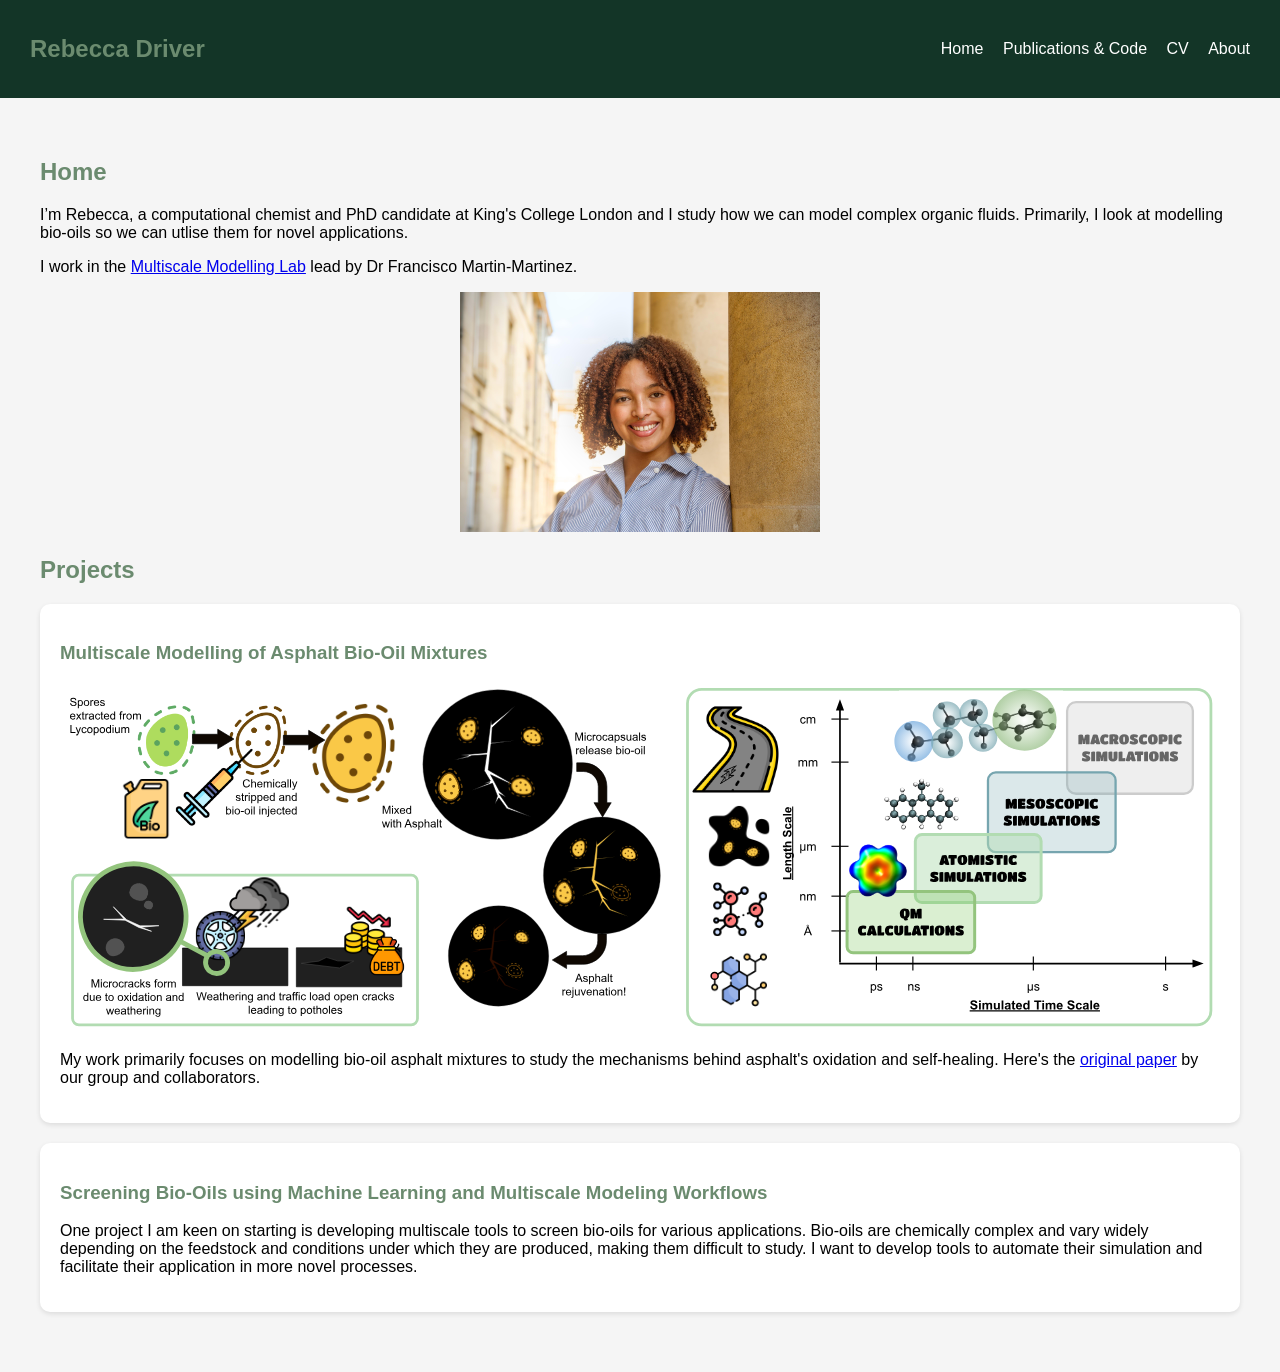
==== index.html @ 3e7f6364 "updating 4 webpages" ====
<!DOCTYPE html>
<html>
<head>
    <title>Rebecca Driver | Home</title>
    <link rel="stylesheet" href="style.css">
</head>
<body>
    <nav>
        <h2>Rebecca Driver</h2>
        <div>
            <a href="index.html">Home</a>
            <a href="project.html">Publications & Code</a>
            <a href="cv.html">CV</a>
            <a href="about.html">About</a>
        </div>
    </nav>

    <section class="container">
        <h1>Home</h1>
        <p>I’m Rebecca, a computational chemist and PhD candidate at King's College London and I study how we can model complex organic fluids. Primarily, I look at modelling bio-oils so we can utlise them for novel applications.
        </p>
        <p>
            I work in the <a href="https://www.martinmartinezlab.com/"> Multiscale Modelling Lab</a> lead by Dr Francisco Martin-Martinez.
        </p>

        <center>
            <img 
            src="me_prof.jpeg" 
            alt="My photo" 
            width="30%"
            >
        </center>


        <h2>Projects</h2>
        <div class="card">
            <h3>Multiscale Modelling of Asphalt Bio-Oil Mixtures</h3>
                    
            <div class="split">
                <img src="multiscale_modeling_asphalt.svg" alt="Example" width="100%">

                <div class="text">
                    <p>My work primarily focuses on modelling bio-oil asphalt mixtures to study the mechanisms behind asphalt's oxidation and self-healing.
                        Here's the <a href="https://doi.org/10.1021/acsami.2c07301">original paper</a> by our group and collaborators.
                    </p>
                </div>
            </div>

        </div>

        <div class="card">
            <h3>Screening Bio-Oils using Machine Learning and Multiscale Modeling Workflows</h3>
            <p>
                One project I am keen on starting is developing multiscale tools to screen bio-oils for various applications. Bio-oils are chemically complex and vary widely depending on the feedstock and conditions under which they are produced, making them difficult to study. 
                I want to develop tools to automate their simulation and facilitate their application in more novel processes.
            </p>
        </div>
    </section>
</body>
</html>
---- style.css ----
body {
    margin: 0;
    font-family: Arial, sans-serif;
    background-color: #f5f5f5;
}

nav {
    background-color: #133527;
    color: white;
    padding: 15px 30px;
    display: flex;
    justify-content: space-between;
    align-items: center;
}

nav a {
    color: white;
    margin-left: 15px;
    text-decoration: none;
}

nav a:hover {
    text-decoration: underline;
}

.container {
    padding: 40px;
}

.card {
    background: white;
    padding: 20px;
    margin: 20px 0;
    border-radius: 10px;
    box-shadow: 0 2px 5px rgba(0, 0, 0, 0.1);
}

h1, h2, h3 {
    color: #6b8b6f;
}
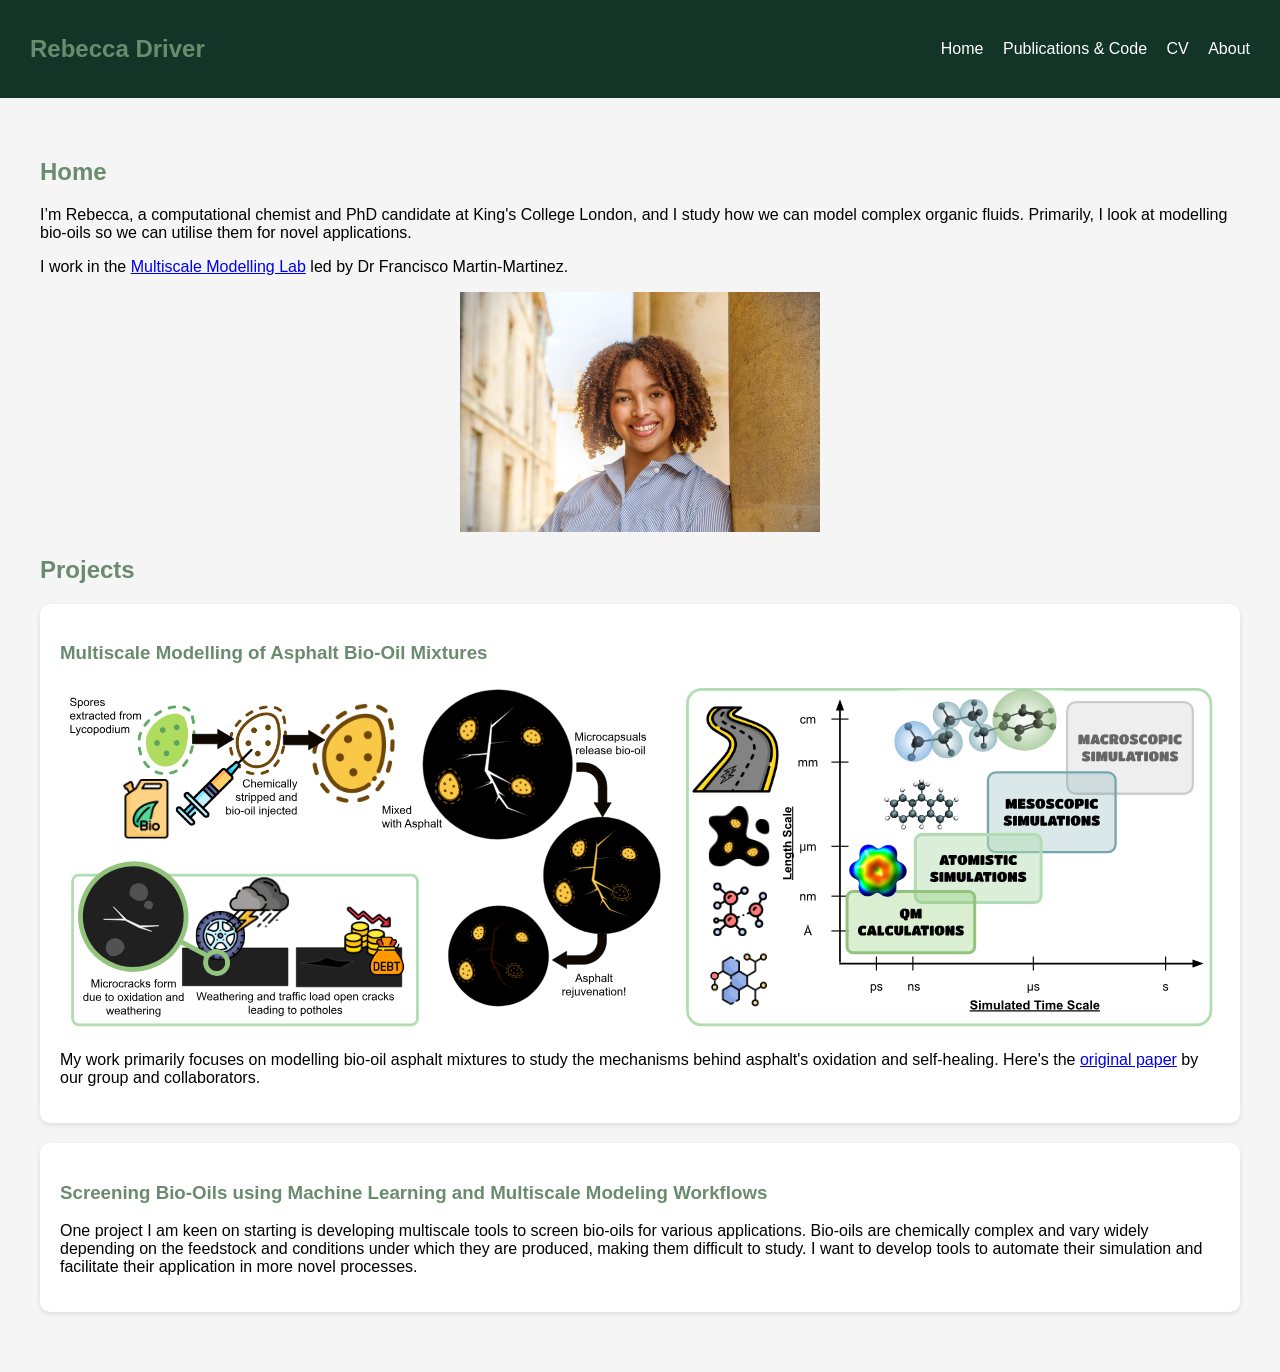
==== commit 9d82c5e7: "fix: Spelling and CV pdf path" ====
--- a/index.html
+++ b/index.html
@@ -2,25 +2,26 @@
 <html>
 <head>
     <title>Rebecca Driver | Home</title>
-    <link rel="stylesheet" href="style.css">
+    <link rel="stylesheet" href="/style.css">
 </head>
 <body>
     <nav>
         <h2>Rebecca Driver</h2>
         <div>
-            <a href="index.html">Home</a>
-            <a href="project.html">Publications & Code</a>
-            <a href="cv.html">CV</a>
-            <a href="about.html">About</a>
+            <a href="/">Home</a>
+            <a href="/project/">Publications & Code</a>
+            <a href="/cv/">CV</a>
+            <a href="/about/">About</a>
         </div>
     </nav>
 
     <section class="container">
         <h1>Home</h1>
-        <p>I’m Rebecca, a computational chemist and PhD candidate at King's College London and I study how we can model complex organic fluids. Primarily, I look at modelling bio-oils so we can utlise them for novel applications.
+        <p>
+            I’m Rebecca, a computational chemist and PhD candidate at King's College London, and I study how we can model complex organic fluids. Primarily, I look at modelling bio-oils so we can utilise them for novel applications.
         </p>
         <p>
-            I work in the <a href="https://www.martinmartinezlab.com/"> Multiscale Modelling Lab</a> lead by Dr Francisco Martin-Martinez.
+            I work in the <a href="https://www.martinmartinezlab.com/"> Multiscale Modelling Lab</a> led by Dr Francisco Martin-Martinez.
         </p>
 
         <center>
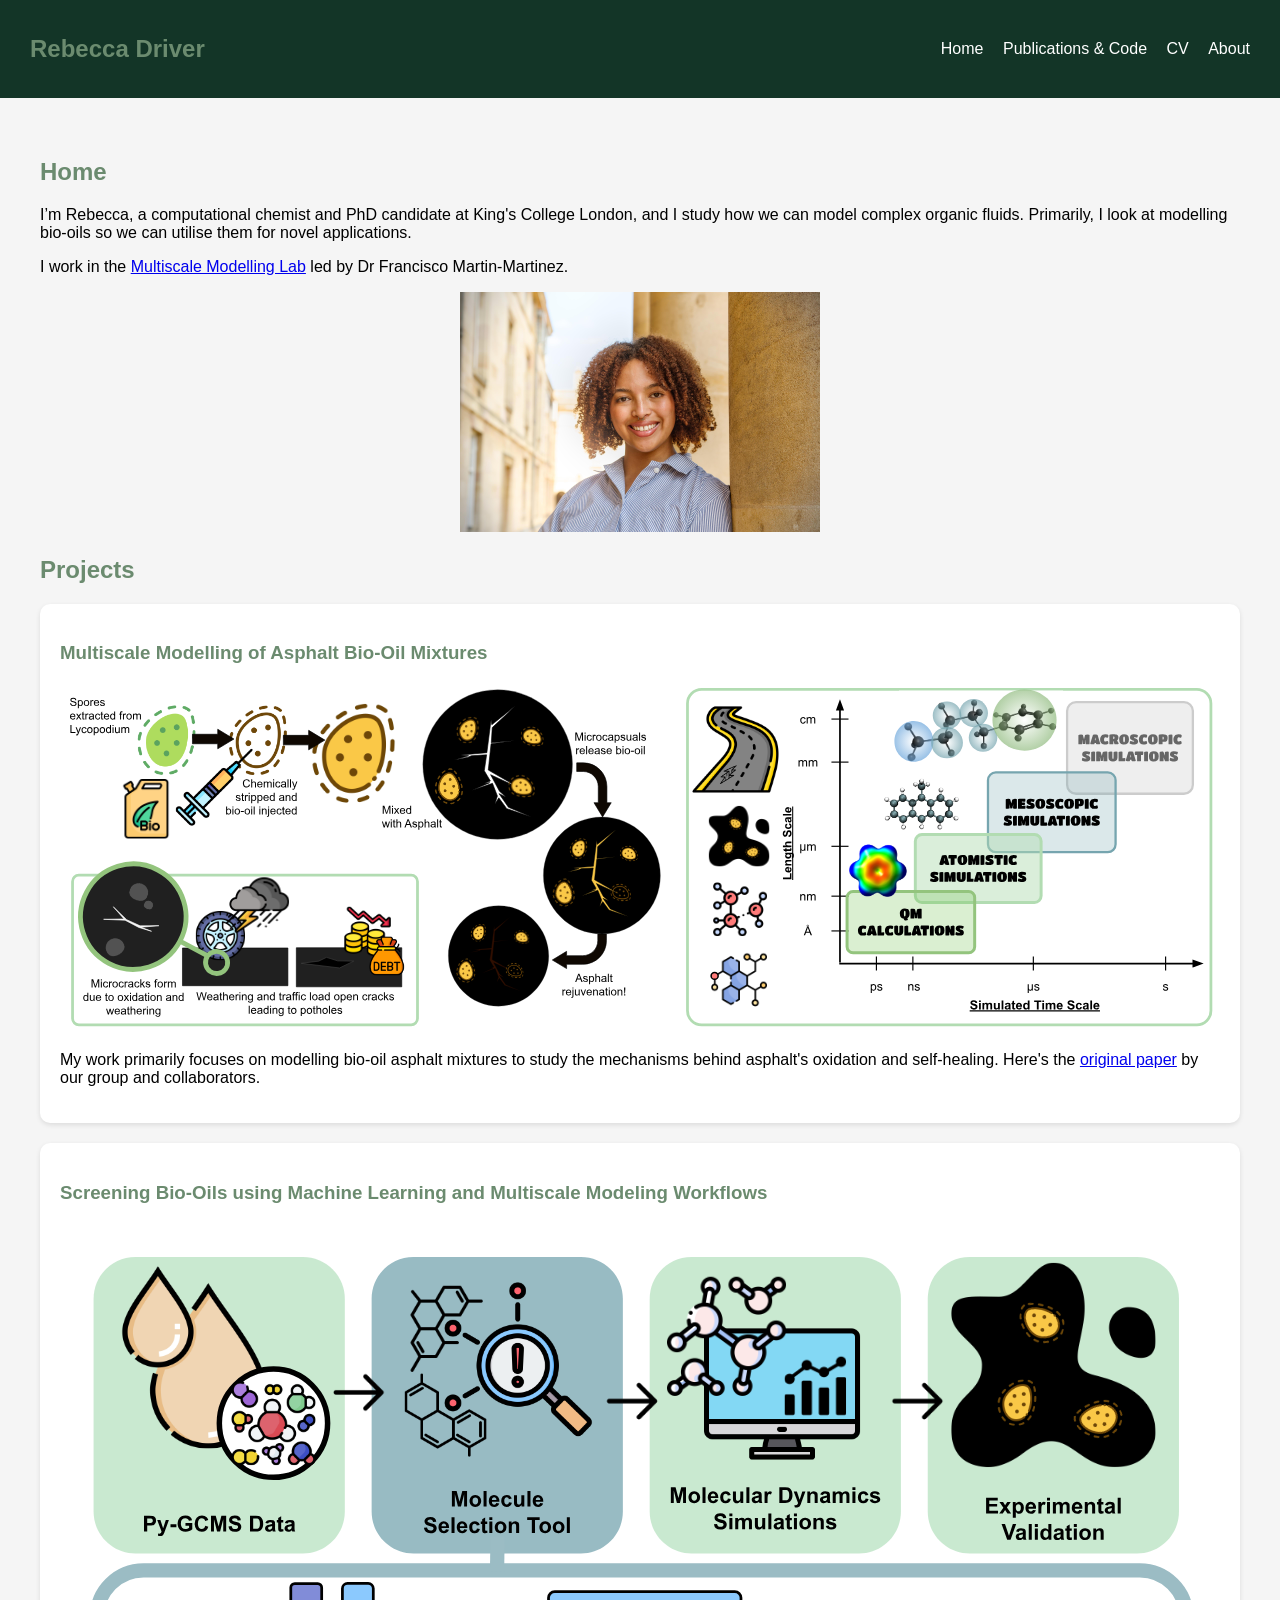
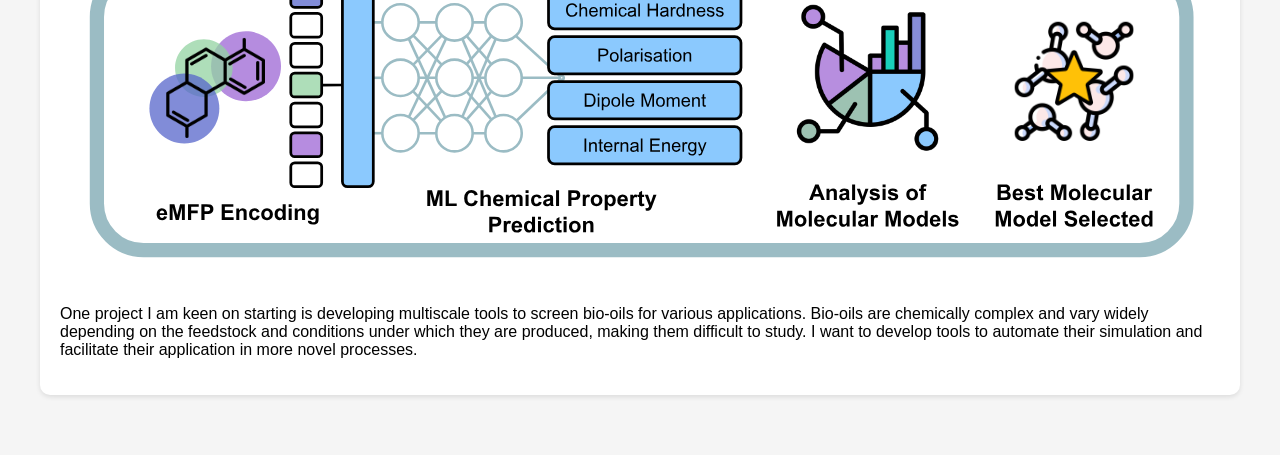
==== commit db876d94: "feat: Image for bio-oil selection" ====
--- a/index.html
+++ b/index.html
@@ -51,6 +51,7 @@
 
         <div class="card">
             <h3>Screening Bio-Oils using Machine Learning and Multiscale Modeling Workflows</h3>
+            <img src="selection_workflow.svg" alt="Example" width="100%">
             <p>
                 One project I am keen on starting is developing multiscale tools to screen bio-oils for various applications. Bio-oils are chemically complex and vary widely depending on the feedstock and conditions under which they are produced, making them difficult to study. 
                 I want to develop tools to automate their simulation and facilitate their application in more novel processes.
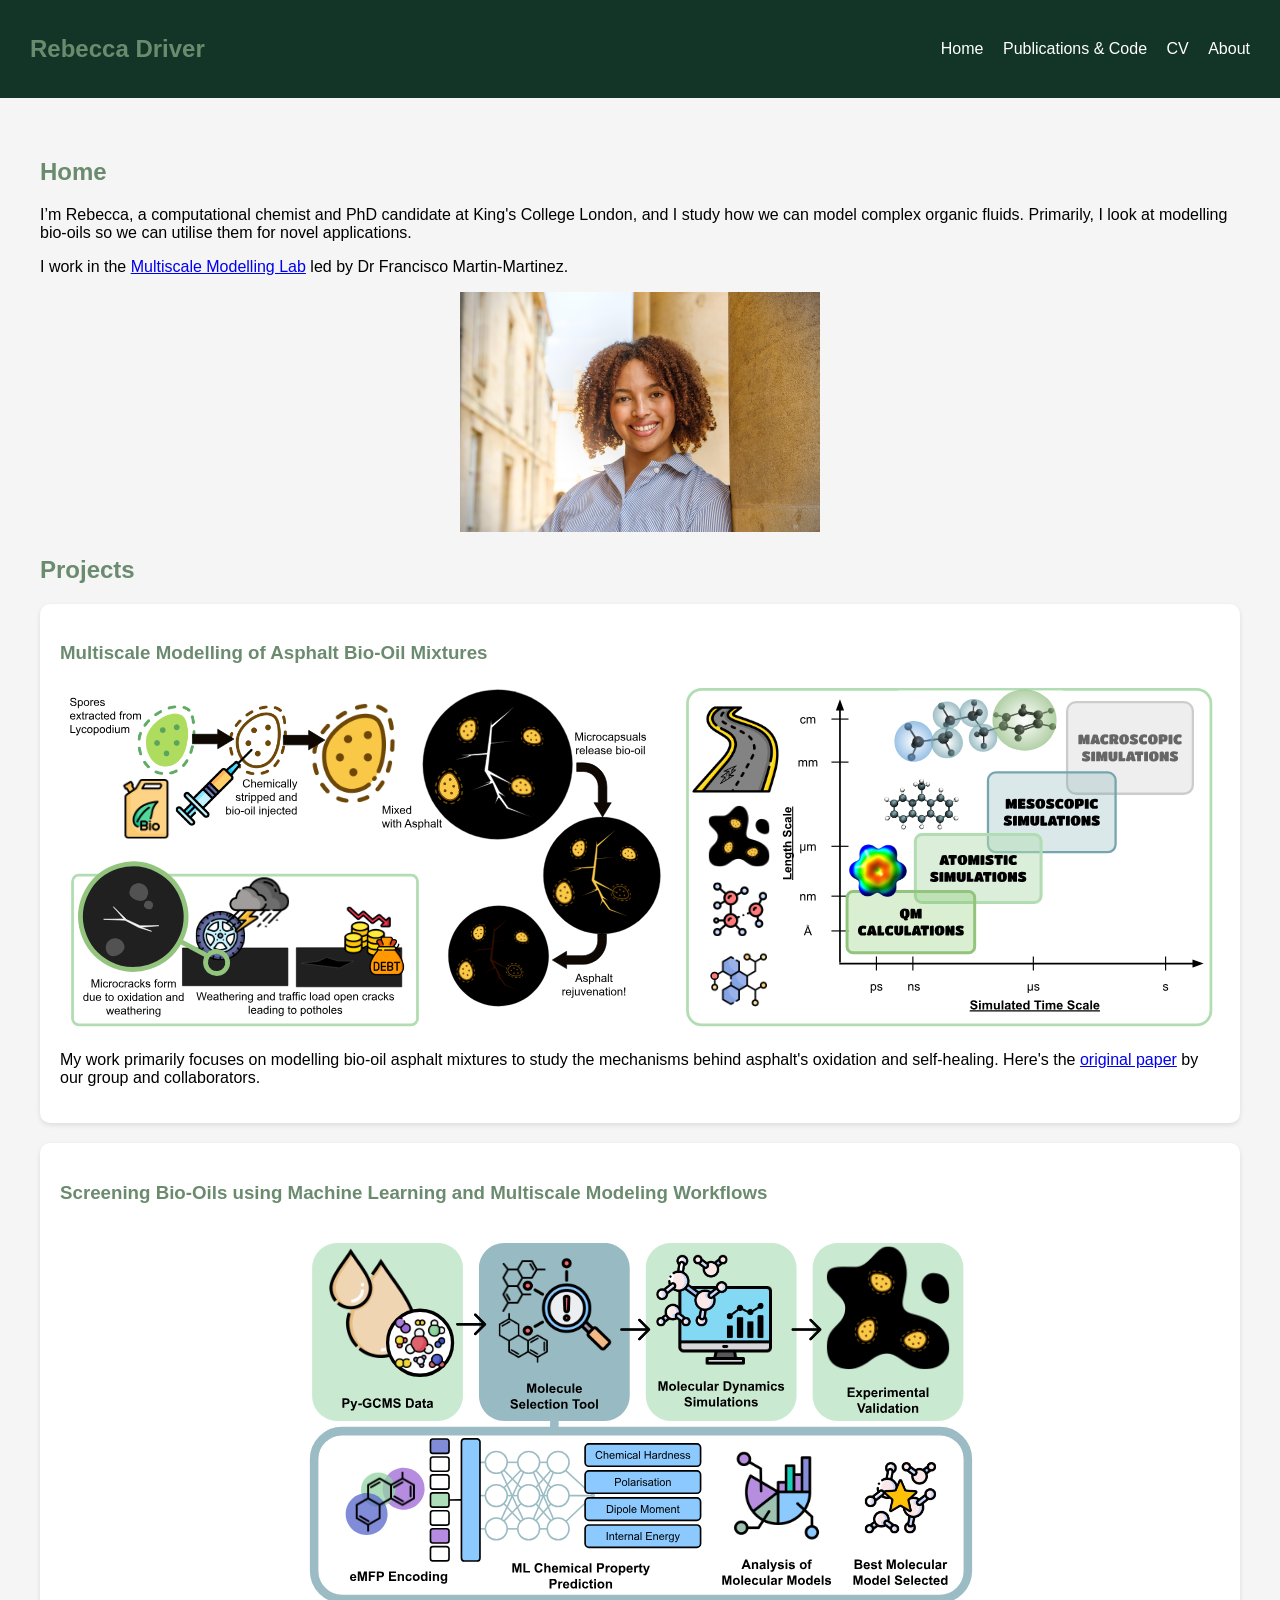
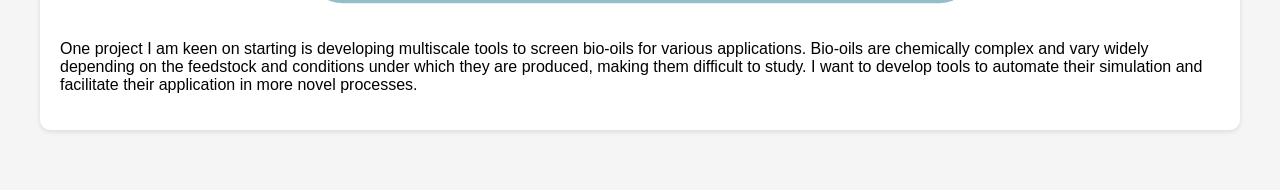
==== commit 1eda7847: "fix: adjusting image" ====
--- a/index.html
+++ b/index.html
@@ -51,7 +51,9 @@
 
         <div class="card">
             <h3>Screening Bio-Oils using Machine Learning and Multiscale Modeling Workflows</h3>
-            <img src="selection_workflow.svg" alt="Example" width="100%">
+            <center>
+                <img src="selection_workflow.svg" alt="Example" width="60%">
+            </center>
             <p>
                 One project I am keen on starting is developing multiscale tools to screen bio-oils for various applications. Bio-oils are chemically complex and vary widely depending on the feedstock and conditions under which they are produced, making them difficult to study. 
                 I want to develop tools to automate their simulation and facilitate their application in more novel processes.
